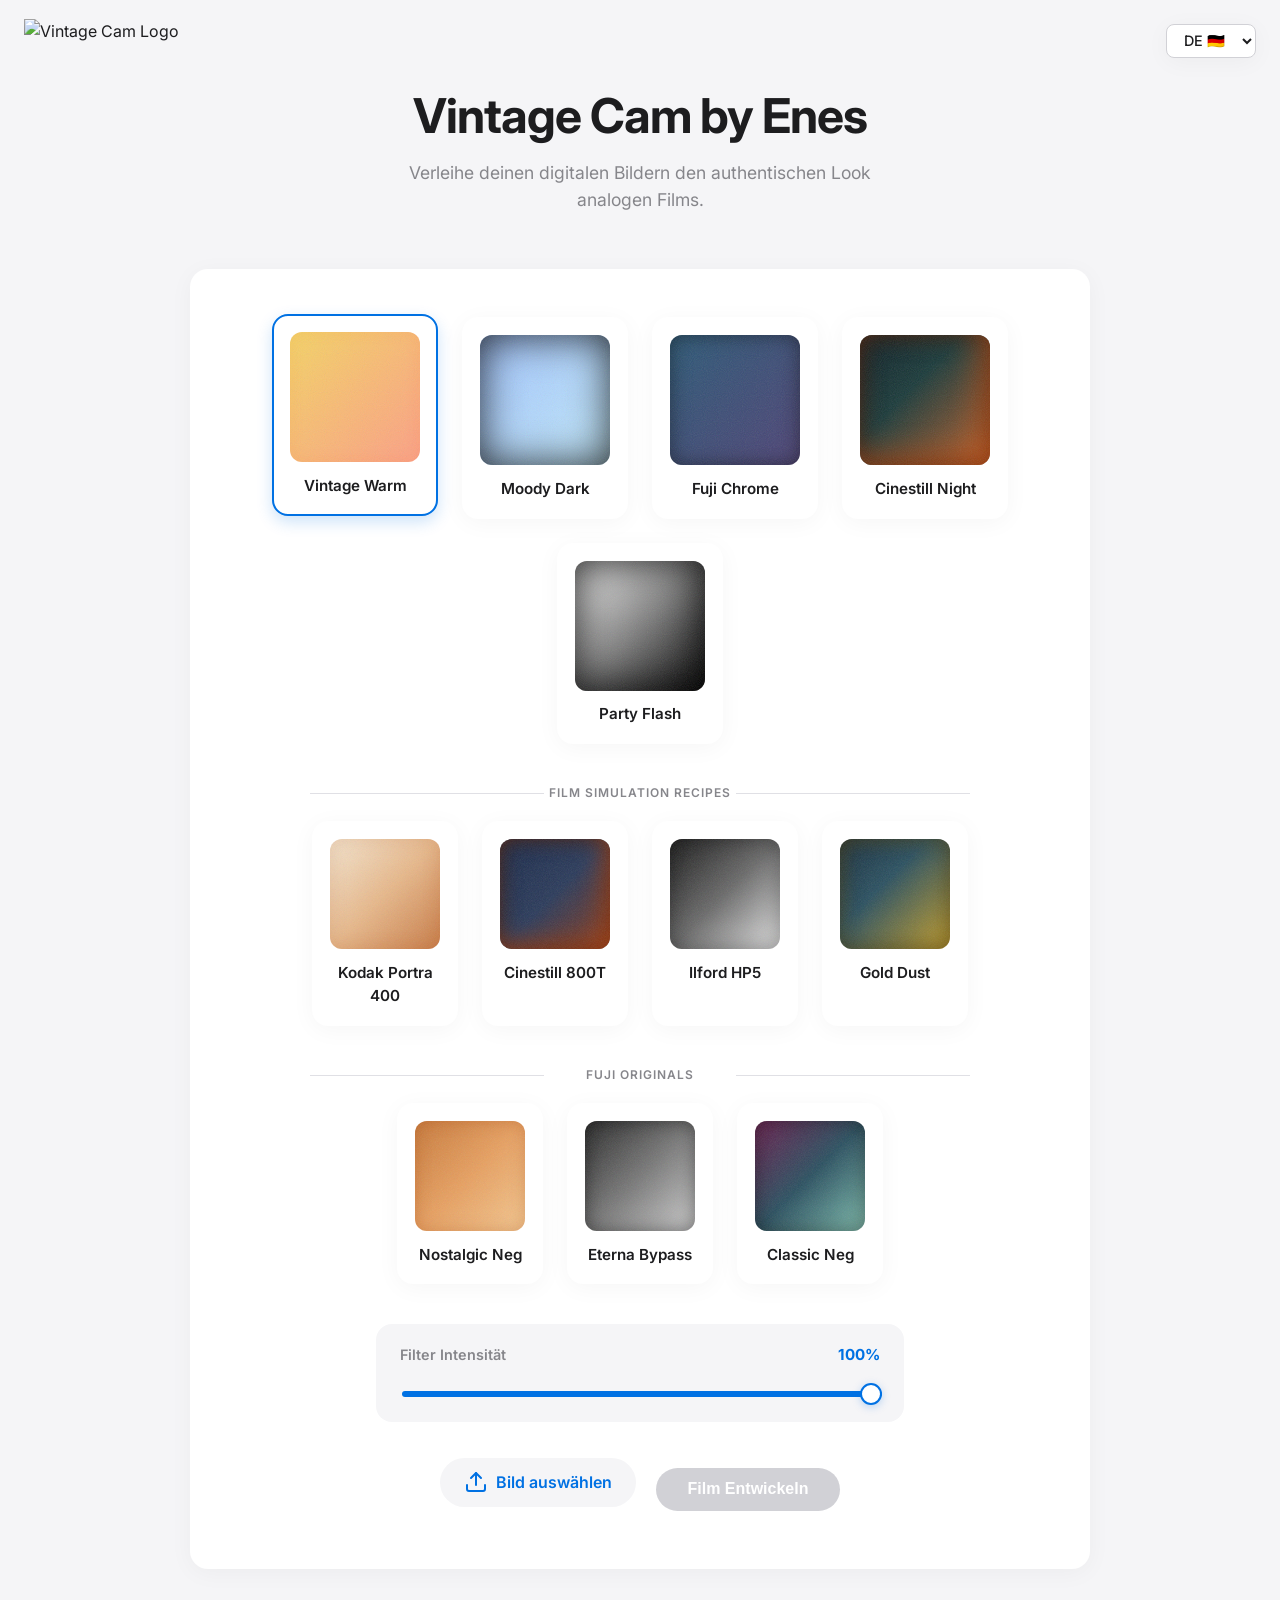
==== index.html @ a5fd8f59 "Initial commit: Add Vintage Cam web application with client-side film simulation and static website " ====
<!DOCTYPE html>
<html lang="de">

<head>
    <meta charset="UTF-8">
    <meta name="viewport" content="width=device-width, initial-scale=1.0">
    <title>Vintage Cam by Enes</title>
    <link rel="stylesheet" href="vintage_cam/static/css/style.css">
    <link href="https://fonts.googleapis.com/css2?family=Inter:wght@400;600&display=swap" rel="stylesheet">
</head>

<body>
    <!-- Logo Top Left -->
    <div style="position: absolute; top: 1.2rem; left: 1.5rem;">
        <img src="vintage_cam/static/images/logo.png" alt="Vintage Cam Logo"
            style="height: 48px; width: 48px; object-fit: contain;">
    </div>

    <!-- Language Toggle Top Right -->
    <div style="position: absolute; top: 1.5rem; right: 1.5rem;">
        <select id="languageToggle"
            style="padding: 0.4rem 0.8rem; border-radius: 8px; border: 1px solid #d1d1d6; background: #fff; font-family: inherit; font-size: 0.9rem; font-weight: 500; color: var(--text-primary); cursor: pointer; outline: none; box-shadow: var(--shadow-soft);">
            <option value="de">DE 🇩🇪</option>
            <option value="en">EN 🇬🇧</option>
        </select>
    </div>

    <div class="container">
        <header>
            <h1 data-i18n="title">Vintage Cam by Enes</h1>
            <p data-i18n="subtitle">Verleihe deinen digitalen Bildern den authentischen Look analogen Films.</p>
        </header>

        <main>
            <div class="upload-section">
                <form id="uploadForm">
                    <div class="filter-selection"
                        style="display: flex; gap: 1.5rem; justify-content: center; margin-bottom: 2.5rem;">
                        <label class="filter-option active">
                            <input type="radio" name="filter" value="filter1" checked style="display: none;">
                            <div class="filter-preview preview-f1"></div>
                            <div class="filter-name" data-i18n="filter1">Vintage Warm</div>
                        </label>
                        <label class="filter-option">
                            <input type="radio" name="filter" value="filter2" style="display: none;">
                            <div class="filter-preview preview-f2"></div>
                            <div class="filter-name" data-i18n="filter2">Moody Dark</div>
                        </label>
                        <label class="filter-option">
                            <input type="radio" name="filter" value="filter3" style="display: none;">
                            <div class="filter-preview preview-f3"></div>
                            <div class="filter-name" data-i18n="filter3">Fuji Chrome</div>
                        </label>
                        <label class="filter-option">
                            <input type="radio" name="filter" value="filter4" style="display: none;">
                            <div class="filter-preview preview-f4"></div>
                            <div class="filter-name" data-i18n="filter4">Cinestill Night</div>
                        </label>
                        <label class="filter-option">
                            <input type="radio" name="filter" value="filter5" style="display: none;">
                            <div class="filter-preview preview-f5" style="background: linear-gradient(135deg, #fff 0%, #000 100%);"></div>
                            <div class="filter-name" data-i18n="filter5">Party Flash</div>
                        </label>
                    </div>

                    <!-- Film Simulation Presets -->
                    <div class="preset-label" data-i18n="presetLabel">Film Simulation Recipes</div>
                    <div class="filter-selection" style="display: flex; gap: 1.5rem; justify-content: center; margin-bottom: 2.5rem; flex-wrap: wrap;">
                        <label class="filter-option preset-option">
                            <input type="radio" name="filter" value="portra400" style="display: none;">
                            <div class="filter-preview preview-portra"></div>
                            <div class="filter-name" data-i18n="portra400">Kodak Portra 400</div>
                        </label>
                        <label class="filter-option preset-option">
                            <input type="radio" name="filter" value="cinestill800t" style="display: none;">
                            <div class="filter-preview preview-cinestill"></div>
                            <div class="filter-name" data-i18n="cinestill800t">Cinestill 800T</div>
                        </label>
                        <label class="filter-option preset-option">
                            <input type="radio" name="filter" value="hp5" style="display: none;">
                            <div class="filter-preview preview-hp5"></div>
                            <div class="filter-name" data-i18n="hp5">Ilford HP5</div>
                        </label>
                        <label class="filter-option preset-option">
                            <input type="radio" name="filter" value="golddust" style="display: none;">
                            <div class="filter-preview preview-golddust"></div>
                            <div class="filter-name" data-i18n="golddust">Gold Dust</div>
                        </label>
                    </div>

                    <!-- Fuji Originals -->
                    <div class="preset-label" data-i18n="fujiLabel">Fuji Originals</div>
                    <div class="filter-selection" style="display: flex; gap: 1.5rem; justify-content: center; margin-bottom: 2.5rem; flex-wrap: wrap;">
                        <label class="filter-option preset-option">
                            <input type="radio" name="filter" value="nostalgic_neg" style="display: none;">
                            <div class="filter-preview preview-nostalgic"></div>
                            <div class="filter-name" data-i18n="nostalgic_neg">Nostalgic Neg</div>
                        </label>
                        <label class="filter-option preset-option">
                            <input type="radio" name="filter" value="eterna_bb" style="display: none;">
                            <div class="filter-preview preview-eterna"></div>
                            <div class="filter-name" data-i18n="eterna_bb">Eterna Bypass</div>
                        </label>
                        <label class="filter-option preset-option">
                            <input type="radio" name="filter" value="classic_neg" style="display: none;">
                            <div class="filter-preview preview-classicneg"></div>
                            <div class="filter-name" data-i18n="classic_neg">Classic Neg</div>
                        </label>
                    </div>

                    <!-- Intensity Slider -->
                    <div class="intensity-section">
                        <div class="intensity-header">
                            <span class="intensity-label" data-i18n="intensityLabel">Filter Intensität</span>
                            <span class="intensity-value" id="intensityValue">100%</span>
                        </div>
                        <input type="range" id="intensitySlider" min="0" max="100" value="100"
                            class="intensity-slider">
                    </div>

                    <label for="imageInput" class="upload-btn">
                        <svg width="24" height="24" viewBox="0 0 24 24" fill="none" stroke="currentColor"
                            stroke-width="2" stroke-linecap="round" stroke-linejoin="round">
                            <path d="M21 15v4a2 2 0 0 1-2 2H5a2 2 0 0 1-2-2v-4"></path>
                            <polyline points="17 8 12 3 7 8"></polyline>
                            <line x1="12" y1="3" x2="12" y2="15"></line>
                        </svg>
                        <span data-i18n="selectBtn">Bild auswählen</span>
                    </label>
                    <input type="file" id="imageInput" name="image"
                        accept="image/jpeg, image/png, image/webp"
                        hidden>
                    <button type="submit" id="processBtn" disabled data-i18n="processBtn">Film Entwickeln</button>
                    <div id="file-name-display"
                        style="margin-top: 10px; color: var(--text-secondary); font-size: 0.9em;"></div>
                </form>
                <div id="loading" class="hidden">
                    <div class="spinner"></div>
                    <p data-i18n="loading">Entwickle Filmstreifen...</p>
                </div>
            </div>

            <div class="results-section hidden" id="resultsSection">
                <div class="image-wrapper">
                    <h3 data-i18n="original">Original</h3>
                    <img id="originalImg" src="" alt="Original">
                </div>
                <div class="image-wrapper">
                    <h3 data-i18n="processed">Entwickelt (Analog-Look)</h3>
                    <div class="blend-wrapper">
                        <!-- Original als Basis-Ebene (live sichtbar durch Opacity) -->
                        <img id="blendBaseImg" src="" alt="Base">
                        <!-- Gefiltertes Bild als Overlay (Opacity = Slider-Wert) -->
                        <img id="processedImg" src="" alt="Processed" style="opacity: 1;">
                    </div>
                    <a id="downloadBtn" href="#" download="vintage_cam_photo.jpg" class="download-btn"
                        data-i18n="downloadBtn" style="margin-top: 15px; display: inline-block;">Bild herunterladen</a>
                </div>
            </div>
            <div id="errorMsg" class="error hidden" data-i18n="error">Ein Fehler ist aufgetreten.</div>
        </main>
    </div>

    <script src="vintage_cam/static/js/canvas_filters.js"></script>
    <script src="vintage_cam/static/js/static_app.js"></script>
</body>

</html>
---- vintage_cam/static/css/style.css ----
:root {
    --bg-color: #F5F5F7;
    /* Apple off-white background */
    --card-bg: #FFFFFF;
    --text-primary: #1D1D1F;
    /* Apple dark grey for text */
    --text-secondary: #86868B;
    --accent: #0071E3;
    /* Apple system blue */
    --accent-hover: #005BB5;
    --error: #FF3B30;
    --border-radius-main: 18px;
    --shadow-soft: 0 4px 24px rgba(0, 0, 0, 0.04);
    --shadow-hover: 0 8px 32px rgba(0, 0, 0, 0.08);
}

body {
    margin: 0;
    padding: 0;
    font-family: -apple-system, BlinkMacSystemFont, 'Inter', 'Segoe UI', Roboto, Helvetica, Arial, sans-serif;
    background-color: var(--bg-color);
    color: var(--text-primary);
    display: flex;
    justify-content: center;
    line-height: 1.5;
    -webkit-font-smoothing: antialiased;
    /* Crisp text rendering */
}

.container {
    width: 100%;
    max-width: 900px;
    padding: 3rem 1.5rem;
}

header {
    text-align: center;
    margin-bottom: 3.5rem;
}

header h1 {
    font-size: 3rem;
    font-weight: 700;
    margin-bottom: 0.5rem;
    color: var(--text-primary);
    letter-spacing: -0.02em;
    /* Tighter letter spacing like Apple headings */
}

header p {
    font-size: 1.1rem;
    color: var(--text-secondary);
    max-width: 500px;
    margin: 0 auto;
}

.upload-section {
    background-color: var(--card-bg);
    padding: 3rem 2rem;
    border-radius: var(--border-radius-main);
    box-shadow: var(--shadow-soft);
    text-align: center;
    margin-bottom: 2rem;
    transition: box-shadow 0.3s ease;
}

.upload-section:hover {
    box-shadow: var(--shadow-hover);
}

/* --- Filter Cards --- */
.filter-selection {
    display: flex;
    flex-wrap: wrap;
    gap: 1.5rem;
    justify-content: center;
    margin-bottom: 2.5rem;
}

.filter-option {
    cursor: pointer;
    background-color: var(--card-bg);
    padding: 1rem;
    border-radius: 16px;
    text-align: center;
    width: 130px;
    border: 2px solid transparent;
    box-shadow: var(--shadow-soft);
    transition: all 0.2s cubic-bezier(0.25, 0.8, 0.25, 1);
}

.filter-option:hover {
    transform: translateY(-2px);
    box-shadow: var(--shadow-hover);
}

.filter-option.active {
    border-color: var(--accent);
    box-shadow: 0 6px 16px rgba(0, 113, 227, 0.2);
    transform: translateY(-3px);
}

/* --- Filter Previews with CSS Grain & Vignette --- */
.filter-preview {
    width: 100%;
    aspect-ratio: 1;
    /* Square */
    border-radius: 12px;
    margin-bottom: 0.8rem;
    position: relative;
    overflow: hidden;
    background-color: #eee;
}

/* Base64 SVG Noise for Film Grain effect */
.filter-preview::after {
    content: '';
    position: absolute;
    inset: 0;
    pointer-events: none;
    background-image: url('[data-uri]');
    z-index: 10;
}

.preview-f1 {
    /* Warm, glowing vintage look */
    background: linear-gradient(135deg, #FFDEE9 0%, #B5FFFC 100%);
    /* Placeholder before overwriting */
    background: linear-gradient(135deg, #f6d365 0%, #fda085 100%);
    box-shadow: inset 0 0 15px rgba(255, 100, 0, 0.1);
}

.preview-f2 {
    /* Moody Dark with deep vignette */
    background: linear-gradient(135deg, #a1c4fd 0%, #c2e9fb 100%);
    /* Inner shadow for the dark vignette */
    box-shadow: inset 0 0 40px rgba(0, 0, 0, 0.85);
}

.preview-f3 {
    /* Fuji Chrome: Deep greens, rich contrast, slight teal shadows */
    background: linear-gradient(135deg, #2b5876 0%, #4e4376 100%);
    /* Strong inner contrast like the S-curve */
    box-shadow: inset 0 0 20px rgba(0, 0, 0, 0.5);
}

.preview-f4 {
    /* Cinestill Night: Deep teal shadows, burning orange highlights */
    background: linear-gradient(135deg, #0f2027 0%, #1a3a3a 40%, #c0612a 100%);
    /* Halation glow: warm orange inner glow in the corner */
    box-shadow: inset -8px -8px 30px rgba(220, 80, 10, 0.55),
                inset 0 0 25px rgba(0, 0, 0, 0.8);
}

.preview-f5 {
    /* Party Flash: Harsh white center, stark black edges */
    background: radial-gradient(circle at center, #ffffff 0%, #d4e1f9 40%, #000000 90%);
    box-shadow: inset 0 0 40px rgba(0, 0, 0, 0.95);
}

/* --- Film Simulation Recipe Section --- */
.preset-label {
    text-align: center;
    font-size: 0.75rem;
    font-weight: 600;
    letter-spacing: 0.08em;
    text-transform: uppercase;
    color: var(--text-secondary);
    margin-bottom: 1.2rem;
    position: relative;
}

.preset-label::before,
.preset-label::after {
    content: '';
    position: absolute;
    top: 50%;
    width: 28%;
    height: 1px;
    background: #e0e0e5;
}
.preset-label::before { right: calc(50% + 6rem); }
.preset-label::after  { left:  calc(50% + 6rem); }

.preset-option {
    width: 110px;
}

.preview-portra {
    /* Kodak Portra 400: warmes, cremiges Hautton-Gold */
    background: linear-gradient(135deg, #f5e6d0 0%, #e8b88a 50%, #c97b45 100%);
    box-shadow: inset 0 0 18px rgba(180, 80, 20, 0.2);
}

.preview-cinestill {
    /* Cinestill 800T: kühles Nachtblau mit orangem Halation */
    background: linear-gradient(135deg, #1a2a4a 0%, #2a3a5a 50%, #8b3a1a 100%);
    box-shadow: inset -6px -6px 24px rgba(200, 70, 10, 0.6),
                inset 0 0 20px rgba(0, 0, 0, 0.7);
}

.preview-hp5 {
    /* Ilford HP5: klassisches S/W mit starkem Kontrast */
    background: linear-gradient(135deg, #1a1a1a 0%, #6a6a6a 50%, #e8e8e8 100%);
    box-shadow: inset 0 0 20px rgba(0, 0, 0, 0.4);
}

.preview-golddust {
    background: linear-gradient(135deg, #1a3040 0%, #2a5060 40%, #c8a028 100%);
    box-shadow: inset 0 0 22px rgba(0, 0, 0, 0.5),
                inset 4px 4px 16px rgba(200, 160, 20, 0.25);
}

.preview-nostalgic {
    /* Nostalgic Neg: warmes Amber, sattes Rot */
    background: linear-gradient(135deg, #c97a3a 0%, #e8a060 50%, #f5c890 100%);
    box-shadow: inset 0 0 16px rgba(160, 60, 0, 0.3);
}

.preview-eterna {
    /* Eterna Bleach Bypass: desaturiertes Silber mit hartem Kontrast */
    background: linear-gradient(135deg, #2a2a2a 0%, #787878 50%, #d0d0d0 100%);
    box-shadow: inset 0 0 18px rgba(0, 0, 0, 0.5);
}

.preview-classicneg {
    /* Classic Negative: Magenta-Schatten, Cyan-Blautöne */
    background: linear-gradient(135deg, #6a2050 0%, #2a5060 50%, #80c0b0 100%);
    box-shadow: inset 0 0 20px rgba(0, 0, 0, 0.45);
}

.filter-name {
    font-weight: 600;
    font-size: 0.95rem;
    color: var(--text-primary);
}

/* --- Intensity Slider --- */
.intensity-section {
    max-width: 480px;
    margin: 0 auto 2.2rem auto;
    padding: 1.2rem 1.5rem;
    background: #F5F5F7;
    border-radius: 16px;
}

.intensity-header {
    display: flex;
    justify-content: space-between;
    align-items: center;
    margin-bottom: 0.8rem;
}

.intensity-label {
    font-size: 0.9rem;
    font-weight: 600;
    color: var(--text-secondary);
}

.intensity-value {
    font-size: 0.95rem;
    font-weight: 700;
    color: var(--accent);
    min-width: 3rem;
    text-align: right;
}

.intensity-slider {
    -webkit-appearance: none;
    appearance: none;
    width: 100%;
    height: 6px;
    border-radius: 999px;
    background: linear-gradient(
        to right,
        var(--accent) 0%,
        var(--accent) var(--val, 100%),
        #D1D1D6 var(--val, 100%),
        #D1D1D6 100%
    );
    outline: none;
    cursor: pointer;
    transition: background 0.1s;
}

.intensity-slider::-webkit-slider-thumb {
    -webkit-appearance: none;
    appearance: none;
    width: 22px;
    height: 22px;
    border-radius: 50%;
    background: #fff;
    border: 2px solid var(--accent);
    box-shadow: 0 2px 8px rgba(0, 113, 227, 0.25);
    cursor: pointer;
    transition: transform 0.15s ease, box-shadow 0.15s ease;
}

.intensity-slider::-webkit-slider-thumb:hover {
    transform: scale(1.15);
    box-shadow: 0 4px 14px rgba(0, 113, 227, 0.35);
}

/* --- Buttons --- */
.upload-btn {
    display: inline-flex;
    align-items: center;
    justify-content: center;
    gap: 0.5rem;
    background-color: #F5F5F7;
    color: var(--accent);
    padding: 0.8rem 1.5rem;
    border-radius: 999px;
    /* Pill shape */
    cursor: pointer;
    font-weight: 600;
    transition: background 0.2s ease, transform 0.1s ease;
    border: none;
    margin-right: 1rem;
}

.upload-btn:hover {
    background-color: #EAEAEA;
}

button {
    background-color: var(--accent);
    color: #FFFFFF;
    padding: 0.8rem 2rem;
    border: none;
    border-radius: 999px;
    font-weight: 600;
    font-size: 1rem;
    cursor: pointer;
    transition: all 0.2s cubic-bezier(0.25, 0.8, 0.25, 1);
}

button:hover:not(:disabled) {
    background-color: var(--accent-hover);
    transform: translateY(-1px);
    box-shadow: 0 4px 12px rgba(0, 113, 227, 0.3);
}

button:disabled {
    background-color: #D1D1D6;
    color: #FFFFFF;
    cursor: not-allowed;
    box-shadow: none;
    transform: none;
}

button:active:not(:disabled) {
    transform: scale(0.97);
}

/* --- Results Section --- */
.results-section {
    display: flex;
    flex-wrap: wrap;
    gap: 2rem;
    justify-content: center;
    animation: fadeIn 0.6s cubic-bezier(0.25, 1, 0.5, 1) forwards;
}

.image-wrapper {
    flex: 1;
    min-width: 320px;
    background-color: var(--card-bg);
    padding: 1.5rem;
    border-radius: var(--border-radius-main);
    box-shadow: var(--shadow-soft);
    transition: transform 0.3s ease, box-shadow 0.3s ease;
    text-align: center;
}

.image-wrapper:hover {
    transform: translateY(-4px);
    box-shadow: var(--shadow-hover);
}

.image-wrapper h3 {
    text-align: center;
    margin-top: 0;
    margin-bottom: 1.2rem;
    font-size: 1rem;
    font-weight: 600;
    color: var(--text-primary);
}

.image-wrapper img {
    width: 100%;
    height: auto;
    border-radius: 12px;
    display: block;
}

/* --- Blend Wrapper (live intensity preview) --- */
.blend-wrapper {
    position: relative;
    border-radius: 12px;
    overflow: hidden;
    display: block;
    line-height: 0;   /* kein Whitespace unter inline img */
}

.blend-wrapper #blendBaseImg {
    display: block;
    width: 100%;
    height: auto;
    border-radius: 0;  /* wrapper übernimmt border-radius */
}

.blend-wrapper #processedImg {
    position: absolute;
    top: 0;
    left: 0;
    width: 100%;
    height: 100%;
    object-fit: cover;
    border-radius: 0;
    transition: opacity 0.05s linear;
}

.hidden {
    display: none !important;
}

/* --- Loading Spinner --- */
.spinner {
    width: 36px;
    height: 36px;
    border: 3px solid rgba(0, 113, 227, 0.1);
    border-left-color: var(--accent);
    border-radius: 50%;
    animation: spin 1s cubic-bezier(0.68, -0.55, 0.265, 1.55) infinite;
    margin: 1.5rem auto;
}

@keyframes spin {
    to {
        transform: rotate(360deg);
    }
}

@keyframes fadeIn {
    from {
        opacity: 0;
        transform: translateY(15px);
    }

    to {
        opacity: 1;
        transform: translateY(0);
    }
}

#loading {
    margin-top: 2rem;
    color: var(--text-secondary);
    font-weight: 500;
}

.error {
    color: var(--error);
    text-align: center;
    margin-top: 1.5rem;
    padding: 1rem;
    background-color: rgba(255, 59, 48, 0.08);
    border-radius: 12px;
    font-weight: 500;
}

.download-btn {
    background: var(--accent);
    color: #fff;
    padding: 0.8rem 1.5rem;
    border-radius: 20px;
    font-size: 0.95rem;
    font-weight: 600;
    text-decoration: none;
    transition: all 0.2s ease;
    box-shadow: 0 4px 12px rgba(0, 122, 255, 0.2);
}

.download-btn:hover {
    background: #0062e3;
    transform: translateY(-2px);
    box-shadow: 0 6px 16px rgba(0, 122, 255, 0.3);
}
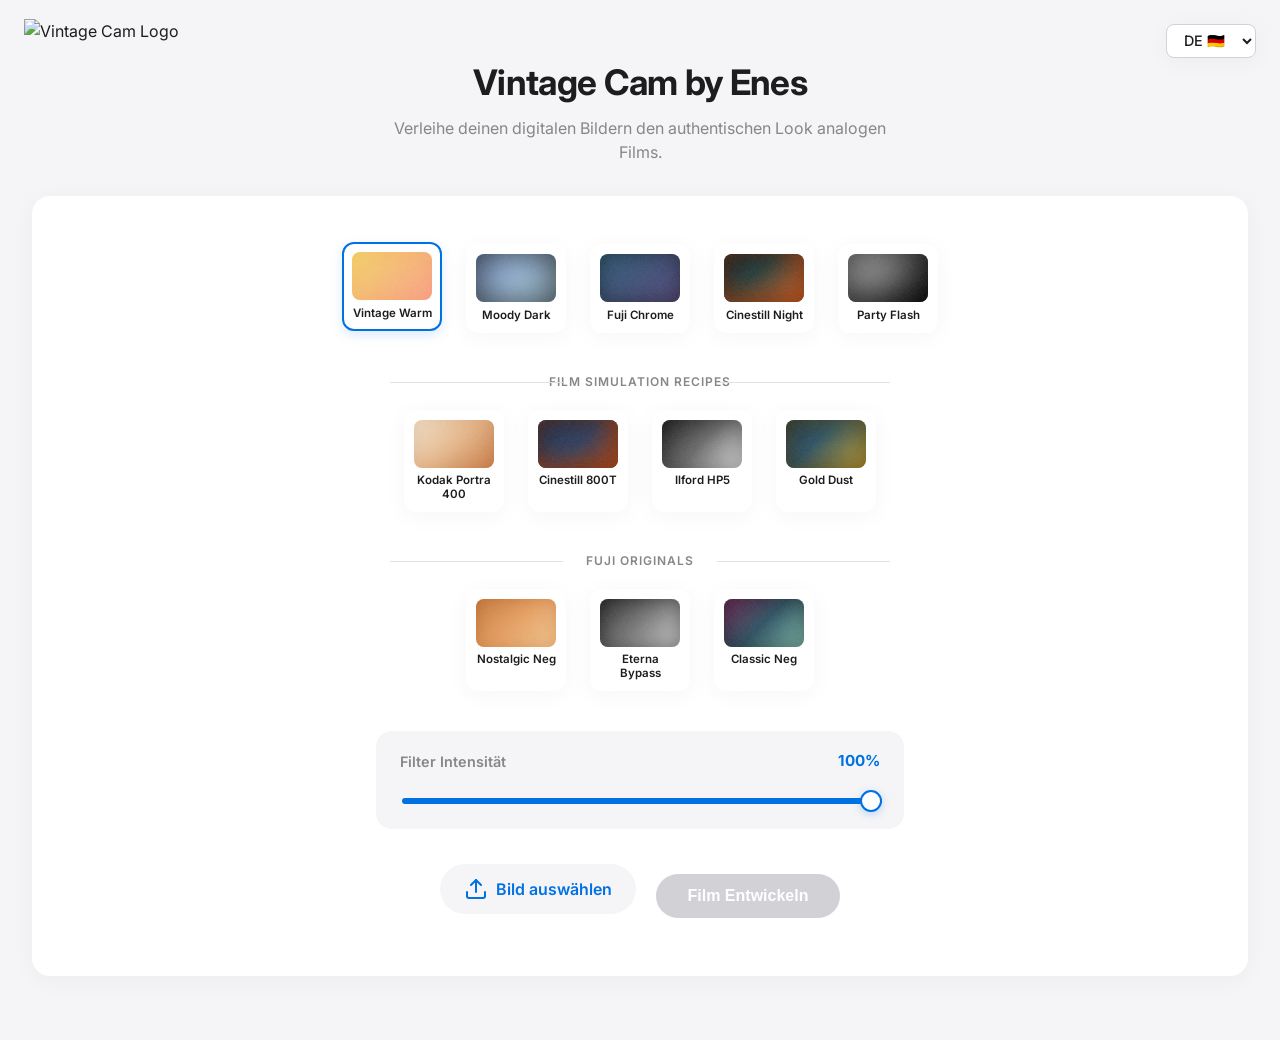
==== commit c793a17b: "Fix: Add cache-busting to CSS/JS files to force browser refresh" ====
--- a/index.html
+++ b/index.html
@@ -5,7 +5,7 @@
     <meta charset="UTF-8">
     <meta name="viewport" content="width=device-width, initial-scale=1.0">
     <title>Vintage Cam by Enes</title>
-    <link rel="stylesheet" href="vintage_cam/static/css/style.css">
+    <link rel="stylesheet" href="vintage_cam/static/css/style.css?v=1.0.1">
     <link href="https://fonts.googleapis.com/css2?family=Inter:wght@400;600&display=swap" rel="stylesheet">
 </head>
 
@@ -161,8 +161,8 @@
         </main>
     </div>
 
-    <script src="vintage_cam/static/js/canvas_filters.js"></script>
-    <script src="vintage_cam/static/js/static_app.js"></script>
+    <script src="vintage_cam/static/js/canvas_filters.js?v=1.0.1"></script>
+    <script src="vintage_cam/static/js/static_app.js?v=1.0.1"></script>
 </body>
 
 </html>
--- a/vintage_cam/static/css/style.css
+++ b/vintage_cam/static/css/style.css
@@ -72,18 +72,18 @@
 .filter-selection {
     display: flex;
     flex-wrap: wrap;
-    gap: 1.5rem;
+    gap: 0.65rem;
     justify-content: center;
-    margin-bottom: 2.5rem;
+    margin-bottom: 1.8rem;
 }
 
 .filter-option {
     cursor: pointer;
     background-color: var(--card-bg);
-    padding: 1rem;
-    border-radius: 16px;
-    text-align: center;
-    width: 130px;
+    padding: 0.5rem;
+    border-radius: 12px;
+    text-align: center;
+    width: 80px;
     border: 2px solid transparent;
     box-shadow: var(--shadow-soft);
     transition: all 0.2s cubic-bezier(0.25, 0.8, 0.25, 1);
@@ -96,17 +96,16 @@
 
 .filter-option.active {
     border-color: var(--accent);
-    box-shadow: 0 6px 16px rgba(0, 113, 227, 0.2);
-    transform: translateY(-3px);
+    box-shadow: 0 4px 12px rgba(0, 113, 227, 0.15);
+    transform: translateY(-2px);
 }
 
 /* --- Filter Previews with CSS Grain & Vignette --- */
 .filter-preview {
     width: 100%;
-    aspect-ratio: 1;
-    /* Square */
-    border-radius: 12px;
-    margin-bottom: 0.8rem;
+    height: 48px;
+    border-radius: 8px;
+    margin-bottom: 0.4rem;
     position: relative;
     overflow: hidden;
     background-color: #eee;
@@ -175,15 +174,15 @@
     content: '';
     position: absolute;
     top: 50%;
-    width: 28%;
+    width: 15%;
     height: 1px;
     background: #e0e0e5;
 }
-.preset-label::before { right: calc(50% + 6rem); }
-.preset-label::after  { left:  calc(50% + 6rem); }
+.preset-label::before { right: calc(50% + 4.8rem); }
+.preset-label::after  { left:  calc(50% + 4.8rem); }
 
 .preset-option {
-    width: 110px;
+    width: 80px;
 }
 
 .preview-portra {
@@ -231,8 +230,10 @@
 
 .filter-name {
     font-weight: 600;
-    font-size: 0.95rem;
+    font-size: 0.72rem;
+    line-height: 1.2;
     color: var(--text-primary);
+    word-break: break-word;
 }
 
 /* --- Intensity Slider --- */
@@ -486,4 +487,50 @@
     background: #0062e3;
     transform: translateY(-2px);
     box-shadow: 0 6px 16px rgba(0, 122, 255, 0.3);
+}
+
+/* --- Split Desktop Layout --- */
+@media (min-width: 992px) {
+    .container {
+        max-width: 1400px;
+        width: 95%;
+        padding: 2rem 1.5rem;
+    }
+    
+    header {
+        margin-bottom: 2rem;
+    }
+    
+    header h1 {
+        font-size: 2.2rem;
+    }
+    
+    header p {
+        font-size: 1rem;
+    }
+
+    main {
+        display: grid;
+        grid-template-columns: 1fr;
+        gap: 2rem;
+        align-items: start;
+        transition: grid-template-columns 0.3s ease;
+    }
+    
+    /* When results are visible, switch to a split layout */
+    main:has(#resultsSection:not(.hidden)) {
+        grid-template-columns: 360px 1fr;
+    }
+    
+    main:has(#resultsSection:not(.hidden)) .upload-section {
+        position: sticky;
+        top: 1.5rem;
+        padding: 1.5rem 1rem;
+    }
+    
+    main:has(#resultsSection:not(.hidden)) .results-section {
+        display: grid;
+        grid-template-columns: repeat(auto-fit, minmax(320px, 1fr));
+        gap: 1.5rem;
+    }
 }
